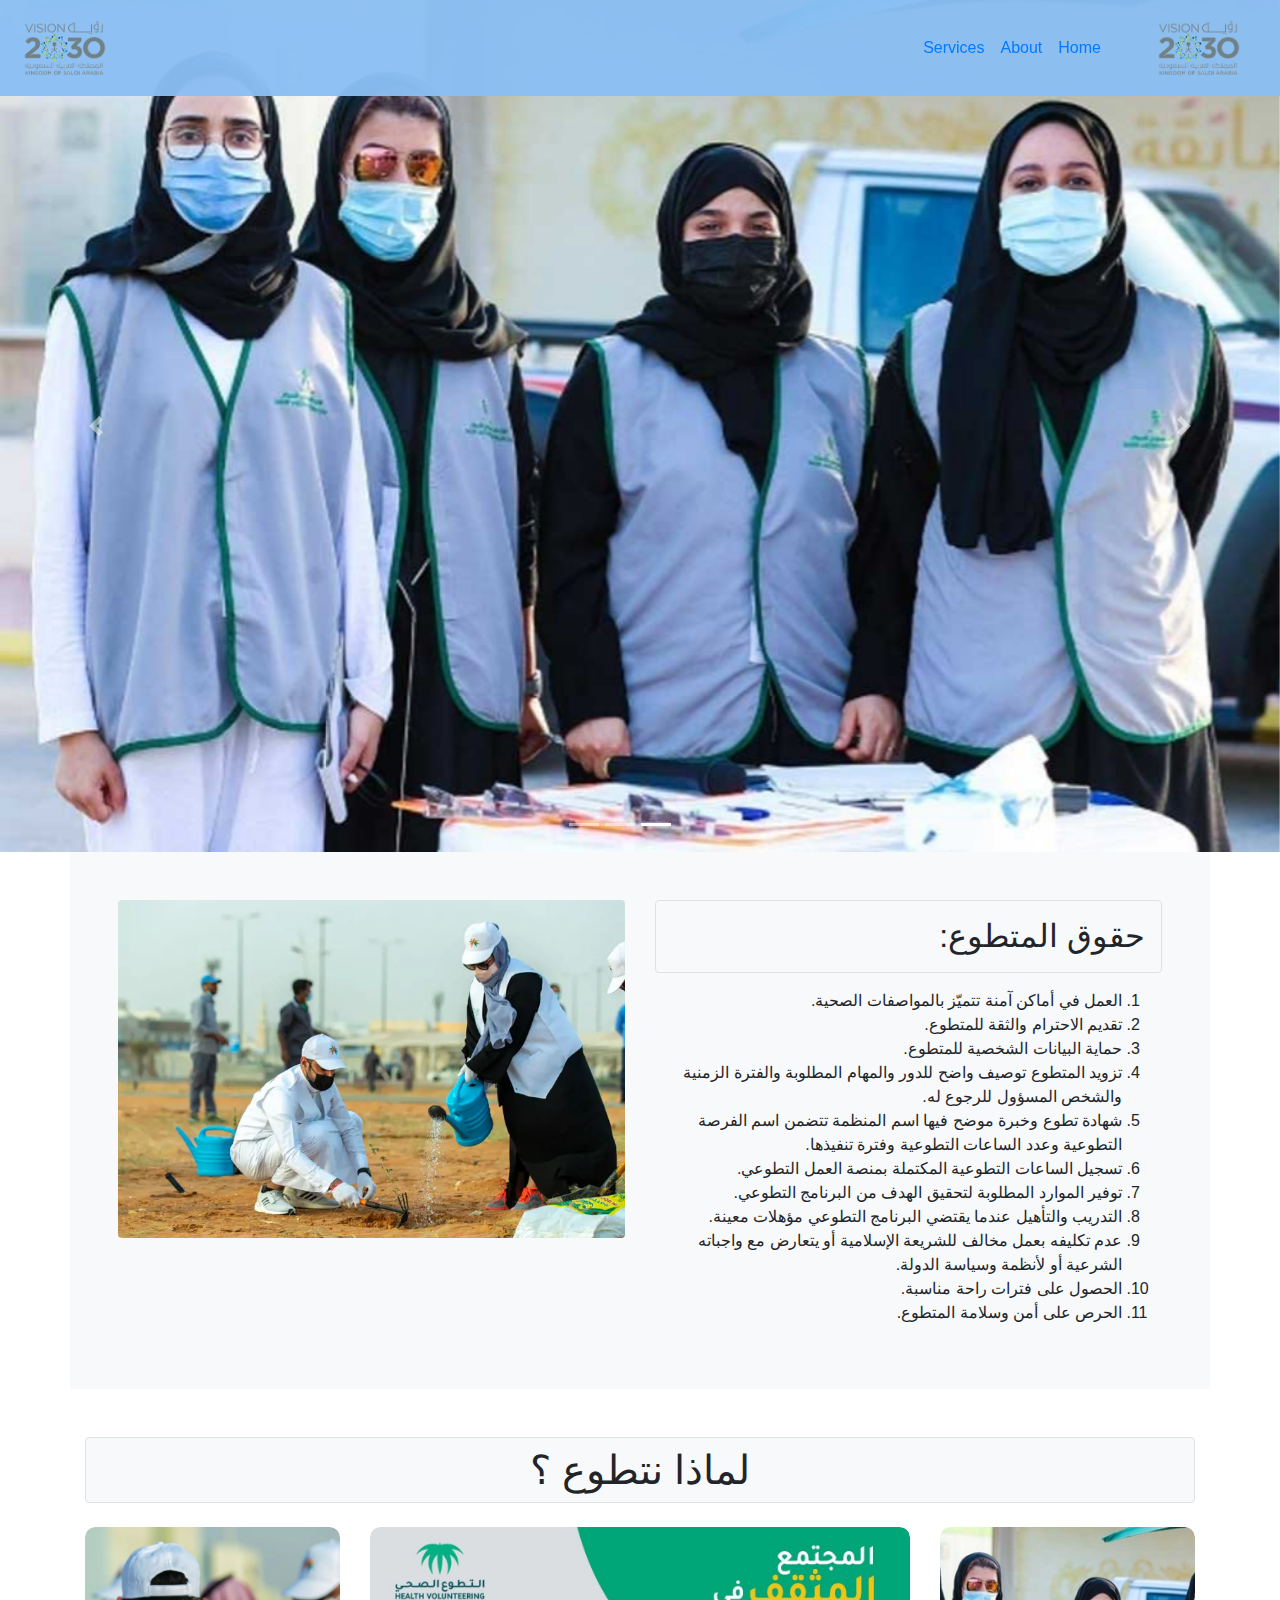
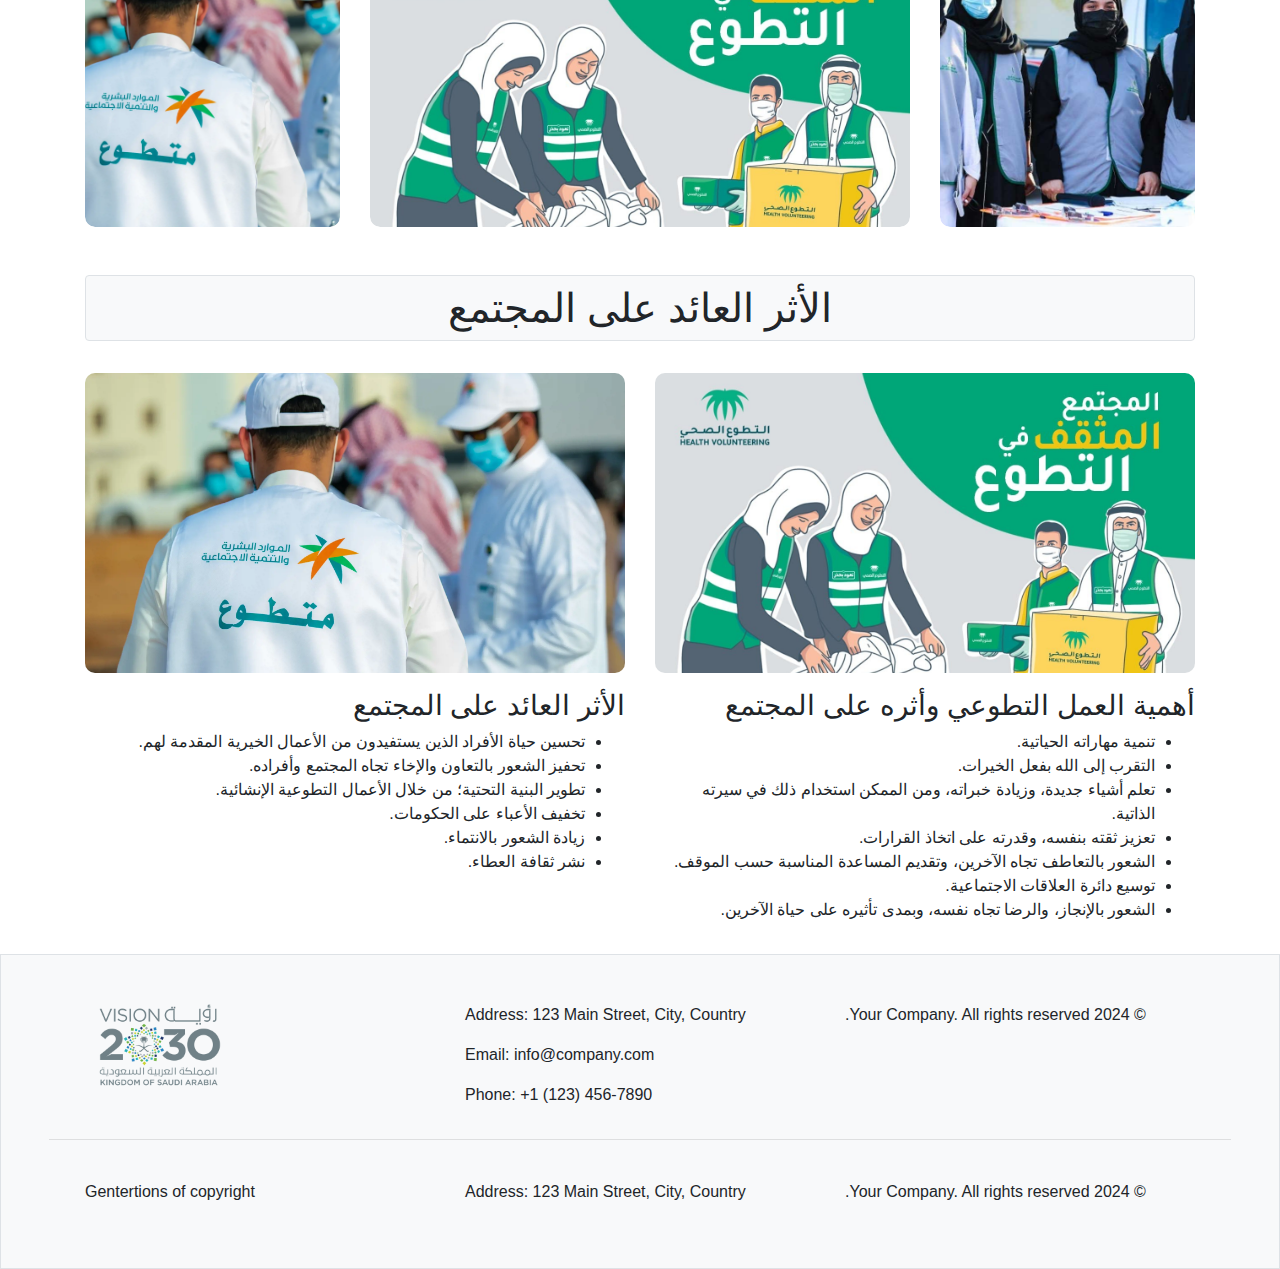
==== index.html @ 54351e0b "g" ====
<!DOCTYPE html>
<html lang="en">

<head>
  <meta charset="UTF-8">
  <meta name="viewport" content="width=device-width, initial-scale=1.0">
  <title>Navbar and Carousel Example</title>
  <link rel="stylesheet" href="https://stackpath.bootstrapcdn.com/bootstrap/4.5.0/css/bootstrap.min.css">
  <style>
    .navbar {
      background-color: rgba(139, 190, 243, 0.957); /* Transparent background */
      padding: 15px;
    }

    .gallery-item {
      position: relative;
      overflow: hidden;
      cursor: pointer;
      border-radius: 10px;
    }

    .gallery-item img {
      width: 100%;
      height: 300px;
      object-fit: cover;
      border-radius: 10px;
      transition: transform 0.3s;
    }

    .gallery-item2  {
      width: 100%;
      height: 300px;
      object-fit: cover;
      border-radius: 10px;
      transition: transform 0.3s;
    }
    .gallery-item2:hover {
      width: 100%;
      height: 300px;
      object-fit: cover;
      transform: scale(1.1);
      border-radius: 10px;
    }

    .gallery-item .image-name {
      position: absolute;
      top: 50%;
      left: 50%;
      transform: translate(-50%, -50%) scale(0);
      background-color: rgba(0, 0, 0, 0.7);
      color: #fff;
      padding: 10px;
      font-size: 16px;
      text-align: center;
      transition: transform 0.3s;
      border-radius: 10px;
    }

    .gallery-item:hover img {
      transform: scale(1.1);
      border-radius: 10px;
     
    }

    .gallery-item:hover .image-name {
      width: 100%;
      height: 300px;
      transform: translate(-50%, -50%) scale(1);
      border-radius: 10px;
    }
  
  </style>
</head>

<body dir="rtl">
  <nav class="navbar navbar-expand-lg shadow-0  fixed-top">
    
    <button class="navbar-toggler" type="button" data-toggle="collapse" data-target="#navbarNav"
      aria-controls="navbarNav" aria-expanded="false" aria-label="Toggle navigation">
      <span class="navbar-toggler-icon"></span>
    </button>
    <a class="navbar-brand" href="#"><img src="images/logovirsion.png" width="100px" alt=""></a>
    <div class="collapse navbar-collapse" id="navbarNav">
      <ul class="navbar-nav ml-auto">
        <li class="nav-item active">
          <a class="nav-link" href="#">Home</a>
        </li>
        <li class="nav-item">
          <a class="nav-link" href="#">About</a>
        </li>
        <li class="nav-item">
          <a class="nav-link" href="#">Services</a>
        </li>
      </ul>
    </div>
    <a class="navbar-brand" href="#"><img src="images/logovirsion.png" width="100px" alt=""></a>
  </nav>

  <div id="carouselExample" class="carousel slide" data-ride="carousel">
    <ol class="carousel-indicators">
      <li data-target="#carouselExample" data-slide-to="0" class="active"></li>
      <li data-target="#carouselExample" data-slide-to="1"></li>
      <li data-target="#carouselExample" data-slide-to="2"></li>
    </ol>
    <div class="carousel-inner">
      <div class="carousel-item active">
        <img class="d-block w-100" src="images/Carousel_Placeholder1.png" alt="First slide">
      </div>
      <div class="carousel-item">
        <img class="d-block w-100" src="images/Carousel_Placeholder2.png" alt="Second slide">
      </div>
      <div class="carousel-item">
        <img class="d-block w-100" src="images/Carousel_Placeholder3.png" alt="Third slide">
      </div>
    </div>
    <a class="carousel-control-prev" href="#carouselExample" role="button" data-slide="prev">
      <span class="carousel-control-prev-icon" aria-hidden="true"></span>
      <span class="sr-only">Previous</span>
    </a>
    <a class="carousel-control-next" href="#carouselExample" role="button" data-slide="next">
      <span class="carousel-control-next-icon" aria-hidden="true"></span>
      <span class="sr-only">Next</span>
    </a>
  </div>

  <div class="container p-5 bg-light">
    <div class="section-text text-right row">
      <div class="col-lg-6 col-md-12">
        <h2 class="p-3 border rounded mb-3">حقوق المتطوع:</h2>
        <ol>
          <li>العمل في أماكن آمنة تتميّز بالمواصفات الصحية.</li>
          <li>تقديم الاحترام والثقة للمتطوع.</li>
          <li>حماية البيانات الشخصية للمتطوع.</li>
          <li>تزويد المتطوع توصيف واضح للدور والمهام المطلوبة والفترة الزمنية والشخص المسؤول للرجوع له.</li>
          <li>شهادة تطوع وخبرة موضح فيها اسم المنظمة تتضمن اسم الفرصة التطوعية وعدد الساعات التطوعية وفترة تنفيذها.</li>
          <li>تسجيل الساعات التطوعية المكتملة بمنصة العمل التطوعي.</li>
          <li>توفير الموارد المطلوبة لتحقيق الهدف من البرنامج التطوعي.</li>
          <li>التدريب والتأهيل عندما يقتضي البرنامج التطوعي مؤهلات معينة.</li>
          <li>عدم تكليفه بعمل مخالف للشريعة الإسلامية أو يتعارض مع واجباته الشرعية أو لأنظمة وسياسة الدولة.</li>
          <li>الحصول على فترات راحة مناسبة.</li>
          <li>الحرص على أمن وسلامة المتطوع.</li>
        </ol>
      </div>
      <div class="col-lg-6 col-md-12">
        <img class="section-image rounded img-fluid " src="images/a18i7476.webp" alt="Image">
      </div>
      </div>
  </div>

  <div class="container py-5 ">
    <h1 class="p-2 bg-light border rounded text-center mb-3"> لماذا نتطوع ؟ </h1>
    <div class="row">
      <div class="col-md-4 col-lg-3 mt-2">
        <div class="gallery-item">
          <img src="images/Carousel_Placeholder1.png" alt="Image 1">
          <div class="image-name pt-5">الرضى عن النفس</div>
        </div>
      </div>
      <div class="col-md-4 col-lg-6 mt-2">
        <div class="gallery-item">
          <img src="images/Carousel_Placeholder2.png" alt="Image 2">
          <div class="image-name pt-5">  توسيع دائرة معارفك والتعرف بأصدقاء جدد
          </div>
        </div>
      </div>
      <div class="col-md-4 col-lg-3 mt-2 ">
        <div class="gallery-item ">
          <img src="images/Carousel_Placeholder3.png" alt="Image 3">
          <div class="image-name pt-5"> يجعلك شخص افضل من الناحية العقلية والبدنية 
          </div>
        </div>
      </div>
      <!-- Add more gallery items as needed -->
    </div>
  </div>

  <div class="container bg-lightp-5 ">
    <h1 class="p-2 bg-light border rounded text-center mb-3">   الأثر العائد على المجتمع
    </h1>
    <div class="row">
      <div class="col-md-6 text-right mt-3">
        <div class="volunteer-impact">
          <img src="images/Carousel_Placeholder2.png" class="gallery-item2 " alt="أهمية العمل التطوعي وأثره على المجتمع">
          <h3 class="pt-3">أهمية العمل التطوعي وأثره على المجتمع</h3>
          <ul>
            <li>تنمية مهاراته الحياتية.</li>
            <li>التقرب إلى الله بفعل الخيرات.</li>
            <li>تعلم أشياء جديدة، وزيادة خبراته، ومن الممكن استخدام ذلك في سيرته الذاتية.</li>
            <li>تعزيز ثقته بنفسه، وقدرته على اتخاذ القرارات.</li>
            <li>الشعور بالتعاطف تجاه الآخرين، وتقديم المساعدة المناسبة حسب الموقف.</li>
            <li>توسيع دائرة العلاقات الاجتماعية.</li>
            <li>الشعور بالإنجاز، والرضا تجاه نفسه، وبمدى تأثيره على حياة الآخرين.</li>
          </ul>
        </div>
      </div>
      <div class="col-md-6 text-right mt-3">
        <div class="volunteer-impact">
          <img src="images/Carousel_Placeholder3.png" class="gallery-item2 " alt="الأثر العائد على المجتمع">
          <h3 class="pt-3">الأثر العائد على المجتمع</h3>
          <ul >
            <li>تحسين حياة الأفراد الذين يستفيدون من الأعمال الخيرية المقدمة لهم.</li>
            <li>تحفيز الشعور بالتعاون والإخاء تجاه المجتمع وأفراده.</li>
            <li>تطوير البنية التحتية؛ من خلال الأعمال التطوعية الإنشائية.</li>
            <li>تخفيف الأعباء على الحكومات.</li>
            <li>زيادة الشعور بالانتماء.</li>
            <li>نشر ثقافة العطاء.</li>
          </ul>
        </div>
      </div>
    </div>
  </div>


  <footer class="footer p-5 bg-light border mt-3">
    <div class="container">
      <div class="row">
        <div class="col-md-4">
          <p>&copy; 2024 Your Company. All rights reserved.</p>
        </div>
        <div class="col-md-4">
          <p>Address: 123 Main Street, City, Country</p>
          <p>Email: info@company.com</p>
          <p>Phone: +1 (123) 456-7890</p>
        </div>
        <div class="col-md-4">
          <img src="images/logovirsion.png" width="150px" alt="">
        </div>
      </div>
    </div>
    <hr>
    <br>
    <div class="container ">
      <div class="row">
        <div class="col-md-4">
          <p>&copy; 2024 Your Company. All rights reserved.</p>
        </div>
        <div class="col-md-4">
          <p>Address: 123 Main Street, City, Country</p>
        </div>
        <div class="col-md-4">
          Gentertions of copyright
        </div>
      </div>
    </div>
  </footer>

  <script src="https://code.jquery.com/jquery-3.5.1.slim.min.js"></script>
  <script src="https://cdn.jsdelivr.net/npm/@popperjs/core@2.5.3/dist/umd/popper.min.js"></script>
  <script src="https://stackpath.bootstrapcdn.com/bootstrap/4.5.0/js/bootstrap.min.js"></script>
</body>

</html>
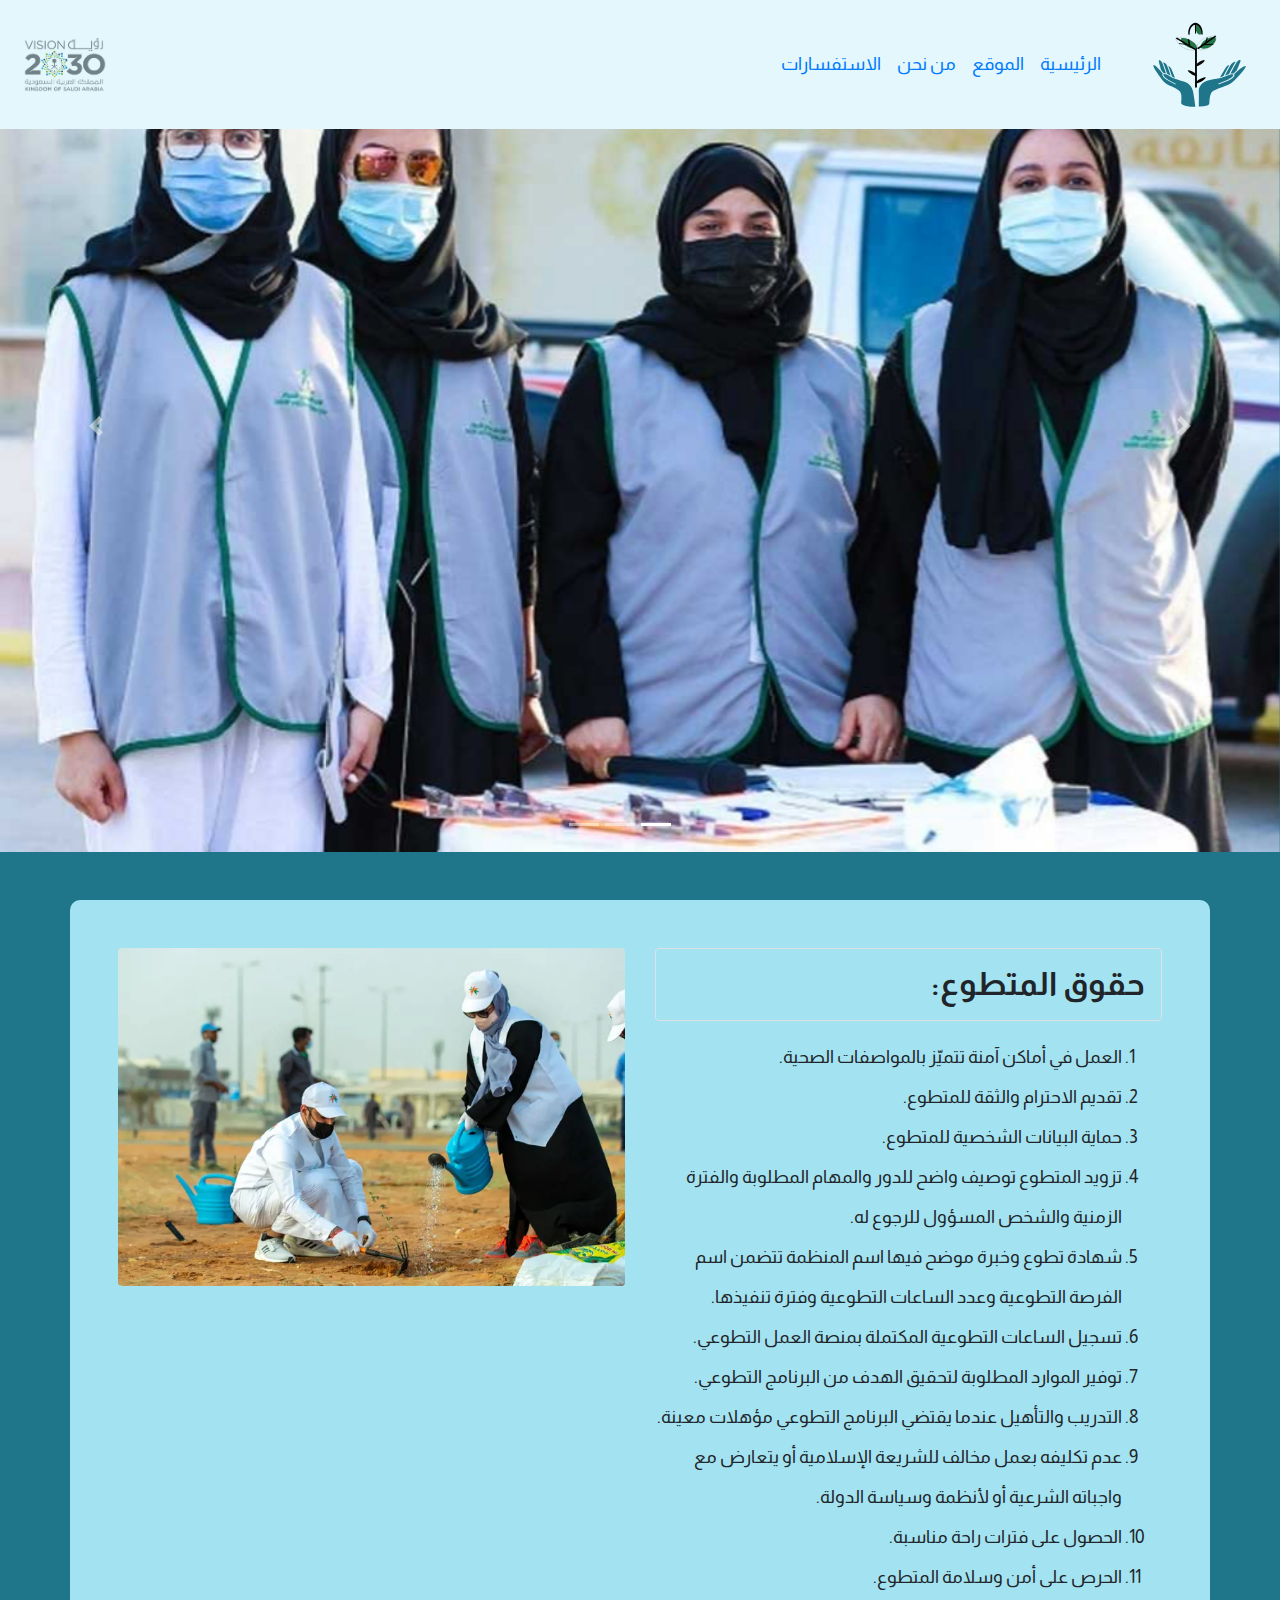
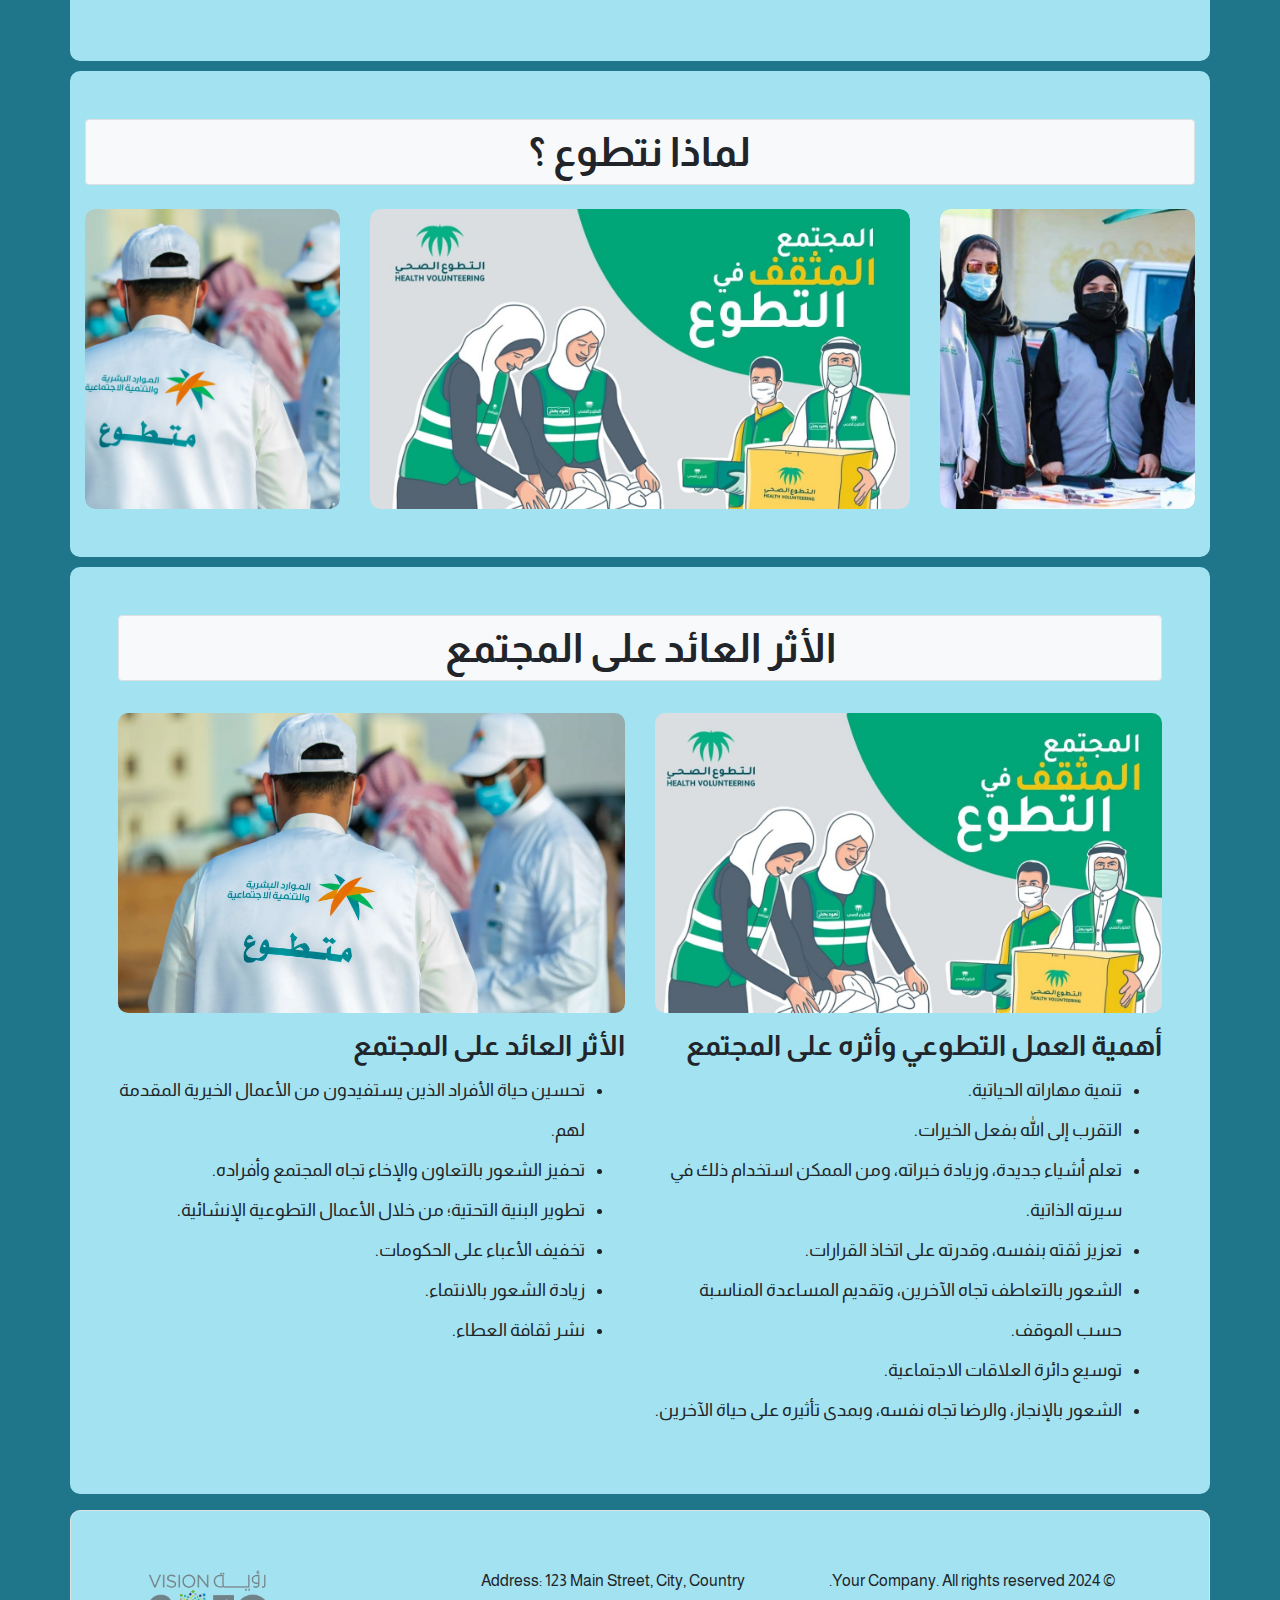
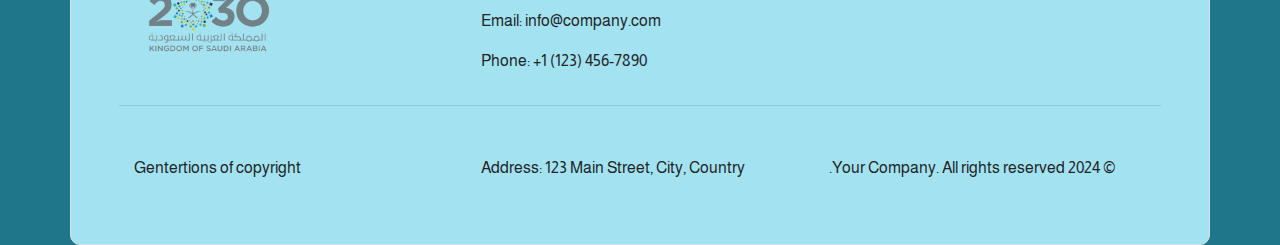
==== commit 9435eefc: "h" ====
--- a/index.html
+++ b/index.html
@@ -4,92 +4,31 @@
 <head>
   <meta charset="UTF-8">
   <meta name="viewport" content="width=device-width, initial-scale=1.0">
-  <title>Navbar and Carousel Example</title>
-  <link rel="stylesheet" href="https://stackpath.bootstrapcdn.com/bootstrap/4.5.0/css/bootstrap.min.css">
-  <style>
-    .navbar {
-      background-color: rgba(139, 190, 243, 0.957); /* Transparent background */
-      padding: 15px;
-    }
-
-    .gallery-item {
-      position: relative;
-      overflow: hidden;
-      cursor: pointer;
-      border-radius: 10px;
-    }
-
-    .gallery-item img {
-      width: 100%;
-      height: 300px;
-      object-fit: cover;
-      border-radius: 10px;
-      transition: transform 0.3s;
-    }
-
-    .gallery-item2  {
-      width: 100%;
-      height: 300px;
-      object-fit: cover;
-      border-radius: 10px;
-      transition: transform 0.3s;
-    }
-    .gallery-item2:hover {
-      width: 100%;
-      height: 300px;
-      object-fit: cover;
-      transform: scale(1.1);
-      border-radius: 10px;
-    }
-
-    .gallery-item .image-name {
-      position: absolute;
-      top: 50%;
-      left: 50%;
-      transform: translate(-50%, -50%) scale(0);
-      background-color: rgba(0, 0, 0, 0.7);
-      color: #fff;
-      padding: 10px;
-      font-size: 16px;
-      text-align: center;
-      transition: transform 0.3s;
-      border-radius: 10px;
-    }
-
-    .gallery-item:hover img {
-      transform: scale(1.1);
-      border-radius: 10px;
-     
-    }
-
-    .gallery-item:hover .image-name {
-      width: 100%;
-      height: 300px;
-      transform: translate(-50%, -50%) scale(1);
-      border-radius: 10px;
-    }
-  
-  </style>
+  <title> التطوع </title>
+  <link rel="stylesheet" href="css/bootstrap-4.4.1.css">
+  <link rel="stylesheet" href="style.css">
 </head>
 
 <body dir="rtl">
-  <nav class="navbar navbar-expand-lg shadow-0  fixed-top">
-    
-    <button class="navbar-toggler" type="button" data-toggle="collapse" data-target="#navbarNav"
+  <nav class="navbar navbar-expand-lg shadow-0  fixed-top ">
+    <button class="navbar-toggler btn btn-primary border bg-light " type="button" data-toggle="collapse" data-target="#navbarNav"
       aria-controls="navbarNav" aria-expanded="false" aria-label="Toggle navigation">
-      <span class="navbar-toggler-icon"></span>
+      <span class="navbar-toggler-icon text-dark"> = </span>
     </button>
-    <a class="navbar-brand" href="#"><img src="images/logovirsion.png" width="100px" alt=""></a>
+    <a class="navbar-brand text-center logo" href="#"><img src="images/لوقو33.svg" width="100px" alt=""></a>
     <div class="collapse navbar-collapse" id="navbarNav">
-      <ul class="navbar-nav ml-auto">
+      <ul class="navbar-nav ml-auto text-center textlight">
         <li class="nav-item active">
-          <a class="nav-link" href="#">Home</a>
+          <a class="nav-link" href="#">الرئيسية</a>
         </li>
         <li class="nav-item">
-          <a class="nav-link" href="#">About</a>
+          <a class="nav-link" href="#"> الموقع </a>
         </li>
         <li class="nav-item">
-          <a class="nav-link" href="#">Services</a>
+          <a class="nav-link" href="#">من نحن </a>
+        </li>
+        <li class="nav-item">
+          <a class="nav-link" href="#"> الاستفسارات  </a>
         </li>
       </ul>
     </div>
@@ -123,7 +62,7 @@
     </a>
   </div>
 
-  <div class="container p-5 bg-light">
+  <div class="container p-5 mt-5 " >
     <div class="section-text text-right row">
       <div class="col-lg-6 col-md-12">
         <h2 class="p-3 border rounded mb-3">حقوق المتطوع:</h2>
@@ -147,7 +86,7 @@
       </div>
   </div>
 
-  <div class="container py-5 ">
+  <div class="container py-5  ">
     <h1 class="p-2 bg-light border rounded text-center mb-3"> لماذا نتطوع ؟ </h1>
     <div class="row">
       <div class="col-md-4 col-lg-3 mt-2">
@@ -174,7 +113,7 @@
     </div>
   </div>
 
-  <div class="container bg-lightp-5 ">
+  <div class="container  p-5 ">
     <h1 class="p-2 bg-light border rounded text-center mb-3">   الأثر العائد على المجتمع
     </h1>
     <div class="row">
@@ -211,7 +150,7 @@
   </div>
 
 
-  <footer class="footer p-5 bg-light border mt-3">
+  <footer class="footer p-5  container border mt-3">
     <div class="container">
       <div class="row">
         <div class="col-md-4">
--- a/style.css
+++ b/style.css
@@ -0,0 +1,134 @@
+@charset "utf-8";
+/* CSS Document */
+
+@import url('https://fonts.googleapis.com/css2?family=Almarai:wght@300;400;700&display=swap');
+
+body {
+  /* تعيين الخط الأساسي للصفحة */
+  font-family: 'Almarai', sans-serif;
+}
+/* body {
+  font-family: 'Tajawal', sans-serif;
+} */
+
+/* body {
+  font-family: 'Cairo', sans-serif;
+} */
+
+h1, h2, h3, h4, h5, h6 {
+  font-weight: 700;
+}
+
+p {
+  font-weight: 400;
+}
+
+/* تغيير الألوان والأنماط حسب الحاجة */
+li{
+    font-size: 18px;
+    line-height: 40px;
+}
+body{
+  background: #1F7589;
+}
+.navbar {
+  background-color: #e3f7fc; /* Transparent background */
+  padding: 15px;
+}
+.container {
+    background-color:#a3e3f1;
+  border-radius: 10px;
+  margin-top: 10px;
+  
+}
+
+.gallery-item {
+  position: relative;
+  overflow: hidden;
+  cursor: pointer;
+  border-radius: 10px;
+}
+
+.gallery-item img {
+  width: 100%;
+  height: 300px;
+  object-fit: cover;
+  border-radius: 10px;
+  transition: transform 0.3s;
+}
+
+.gallery-item2  {
+  width: 100%;
+  height: 300px;
+  object-fit: cover;
+  border-radius: 10px;
+  transition: transform 0.3s;
+}
+.gallery-item2:hover {
+  width: 100%;
+  height: 300px;
+  object-fit: cover;
+  transform: scale(1.1);
+  border-radius: 10px;
+}
+
+.gallery-item .image-name {
+  position: absolute;
+  top: 50%;
+  left: 50%;
+  transform: translate(-50%, -50%) scale(0);
+  background-color: rgba(0, 0, 0, 0.7);
+  color: #fff;
+  padding: 10px;
+  font-size: 16px;
+  text-align: center;
+  transition: transform 0.3s;
+  border-radius: 10px;
+}
+
+.gallery-item:hover img {
+  transform: scale(1.1);
+  border-radius: 10px;
+ 
+}
+
+.gallery-item:hover .image-name {
+  width: 100%;
+  height: 300px;
+  transform: translate(-50%, -50%) scale(1);
+  border-radius: 10px;
+}
+
+.textlight{
+color:#237546;
+}
+
+
+@media (max-width: 768px) {
+    .container {
+      width: 90%;
+    }
+
+    li{
+        font-size: 13px;
+        line-height: 25px;
+    }
+    h1, h2, h3, h4, h5, h6 {
+        font-weight:100;
+      }
+      
+      p {
+        font-weight: 200;
+      }
+
+      .logo{
+        display: none;
+        opacity: 1;
+      }
+
+      #carouselExample{
+        margin-top: 100px;
+      }
+
+
+  }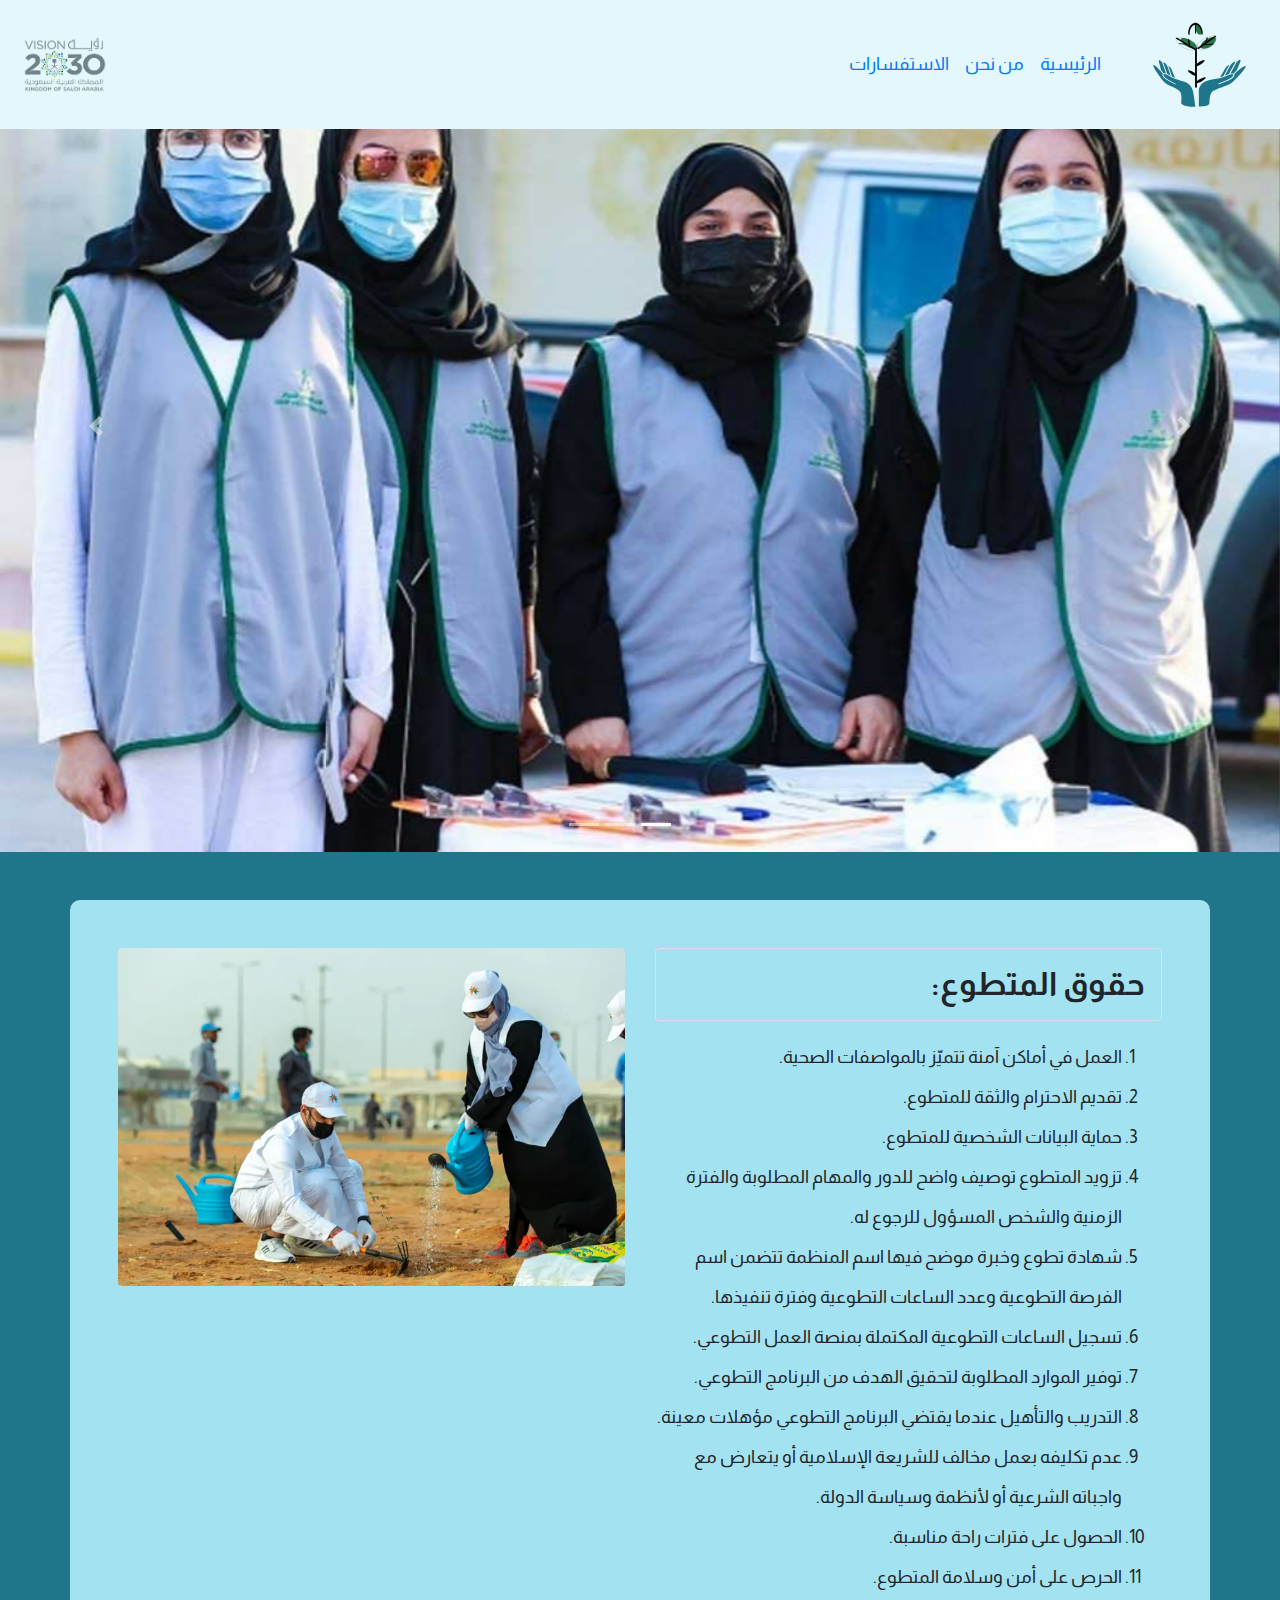
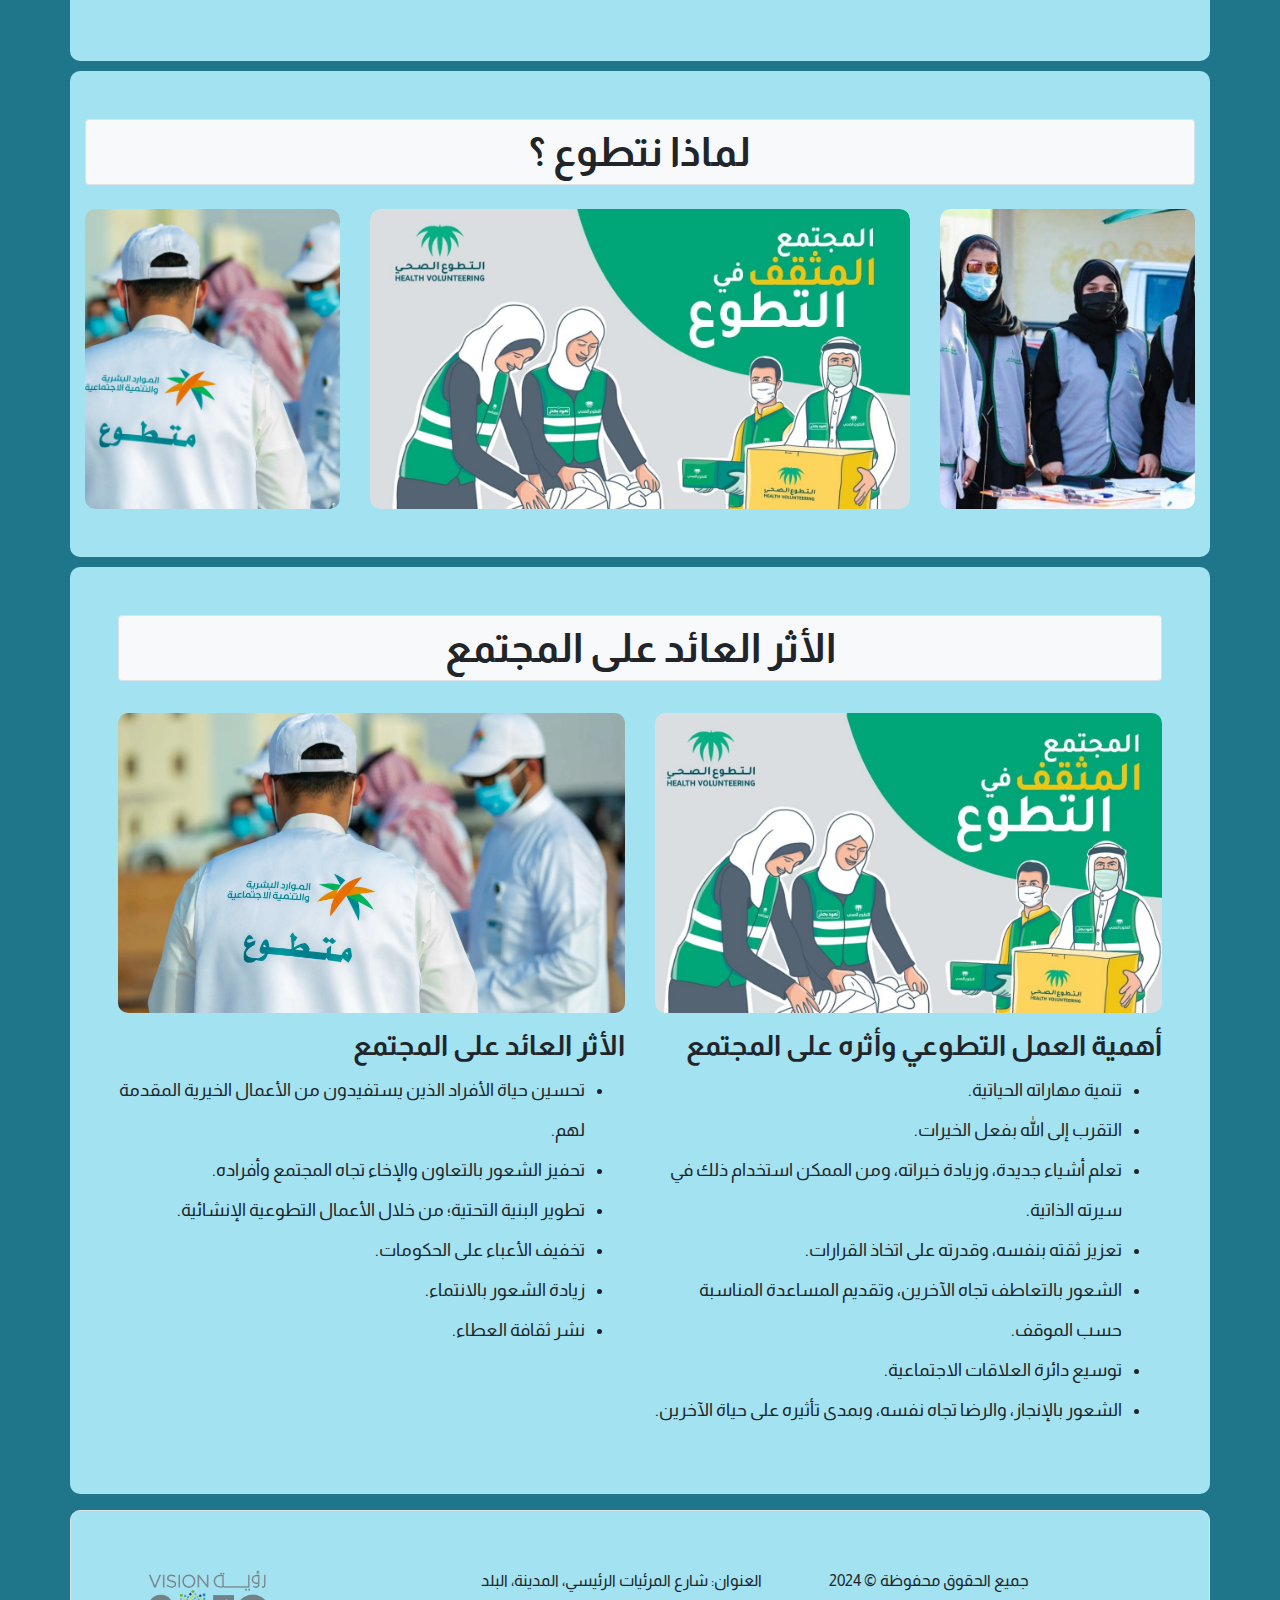
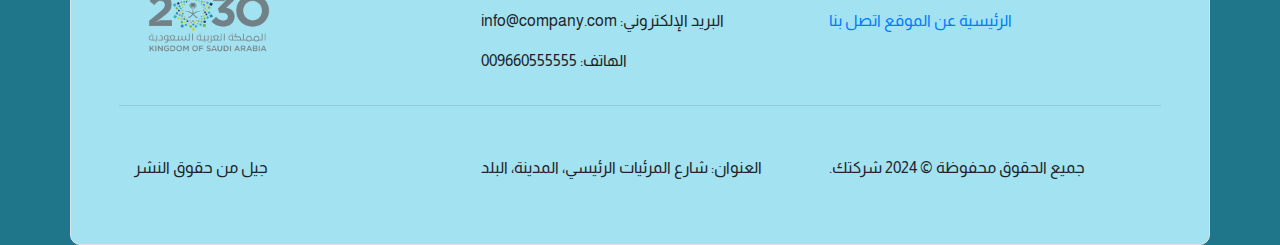
==== commit 39c1f59f: "K" ====
--- a/index.html
+++ b/index.html
@@ -19,20 +19,17 @@
     <div class="collapse navbar-collapse" id="navbarNav">
       <ul class="navbar-nav ml-auto text-center textlight">
         <li class="nav-item active">
-          <a class="nav-link" href="#">الرئيسية</a>
+          <a class="nav-link" href="index.html">الرئيسية</a>
         </li>
         <li class="nav-item">
-          <a class="nav-link" href="#"> الموقع </a>
+          <a class="nav-link" href="aboutus.html">من نحن </a>
         </li>
         <li class="nav-item">
-          <a class="nav-link" href="#">من نحن </a>
-        </li>
-        <li class="nav-item">
-          <a class="nav-link" href="#"> الاستفسارات  </a>
+          <a class="nav-link" href="connect.html"> الاستفسارات  </a>
         </li>
       </ul>
     </div>
-    <a class="navbar-brand" href="#"><img src="images/logovirsion.png" width="100px" alt=""></a>
+    <a class="navbar-brand" href="index.html"><img src="images/logovirsion.png" width="100px" alt=""></a>
   </nav>
 
   <div id="carouselExample" class="carousel slide" data-ride="carousel">
@@ -150,16 +147,19 @@
   </div>
 
 
-  <footer class="footer p-5  container border mt-3">
+  <footer class="footer p-5 container border mt-3">
     <div class="container">
       <div class="row">
         <div class="col-md-4">
-          <p>&copy; 2024 Your Company. All rights reserved.</p>
+          <p>جميع الحقوق محفوظة &copy; 2024 </p>
+          <a href="index.html"> الرئيسية </a>
+          <a href="aboutus.html"> عن الموقع </a>
+          <a href="connect.html"> اتصل بنا </a>
         </div>
         <div class="col-md-4">
-          <p>Address: 123 Main Street, City, Country</p>
-          <p>Email: info@company.com</p>
-          <p>Phone: +1 (123) 456-7890</p>
+          <p>العنوان: شارع المرئيات الرئيسي، المدينة، البلد</p>
+          <p>البريد الإلكتروني: info@company.com</p>
+          <p>الهاتف: 009660555555</p>
         </div>
         <div class="col-md-4">
           <img src="images/logovirsion.png" width="150px" alt="">
@@ -168,24 +168,24 @@
     </div>
     <hr>
     <br>
-    <div class="container ">
+    <div class="container">
       <div class="row">
         <div class="col-md-4">
-          <p>&copy; 2024 Your Company. All rights reserved.</p>
+          <p>جميع الحقوق محفوظة &copy; 2024 شركتك.</p>
         </div>
         <div class="col-md-4">
-          <p>Address: 123 Main Street, City, Country</p>
+          <p>العنوان: شارع المرئيات الرئيسي، المدينة، البلد</p>
         </div>
         <div class="col-md-4">
-          Gentertions of copyright
+          جيل من حقوق النشر
         </div>
       </div>
     </div>
   </footer>
 
-  <script src="https://code.jquery.com/jquery-3.5.1.slim.min.js"></script>
-  <script src="https://cdn.jsdelivr.net/npm/@popperjs/core@2.5.3/dist/umd/popper.min.js"></script>
-  <script src="https://stackpath.bootstrapcdn.com/bootstrap/4.5.0/js/bootstrap.min.js"></script>
+  <script src="js/jquery-3.4.1.min.js"></script>
+  <script src="js/popper.min.js"></script>
+  <script src="js/bootstrap-4.4.1.js"></script>
 </body>
 
 </html>--- a/style.css
+++ b/style.css
@@ -105,10 +105,7 @@
 
 
 @media (max-width: 768px) {
-    .container {
-      width: 90%;
-    }
-
+ 
     li{
         font-size: 13px;
         line-height: 25px;
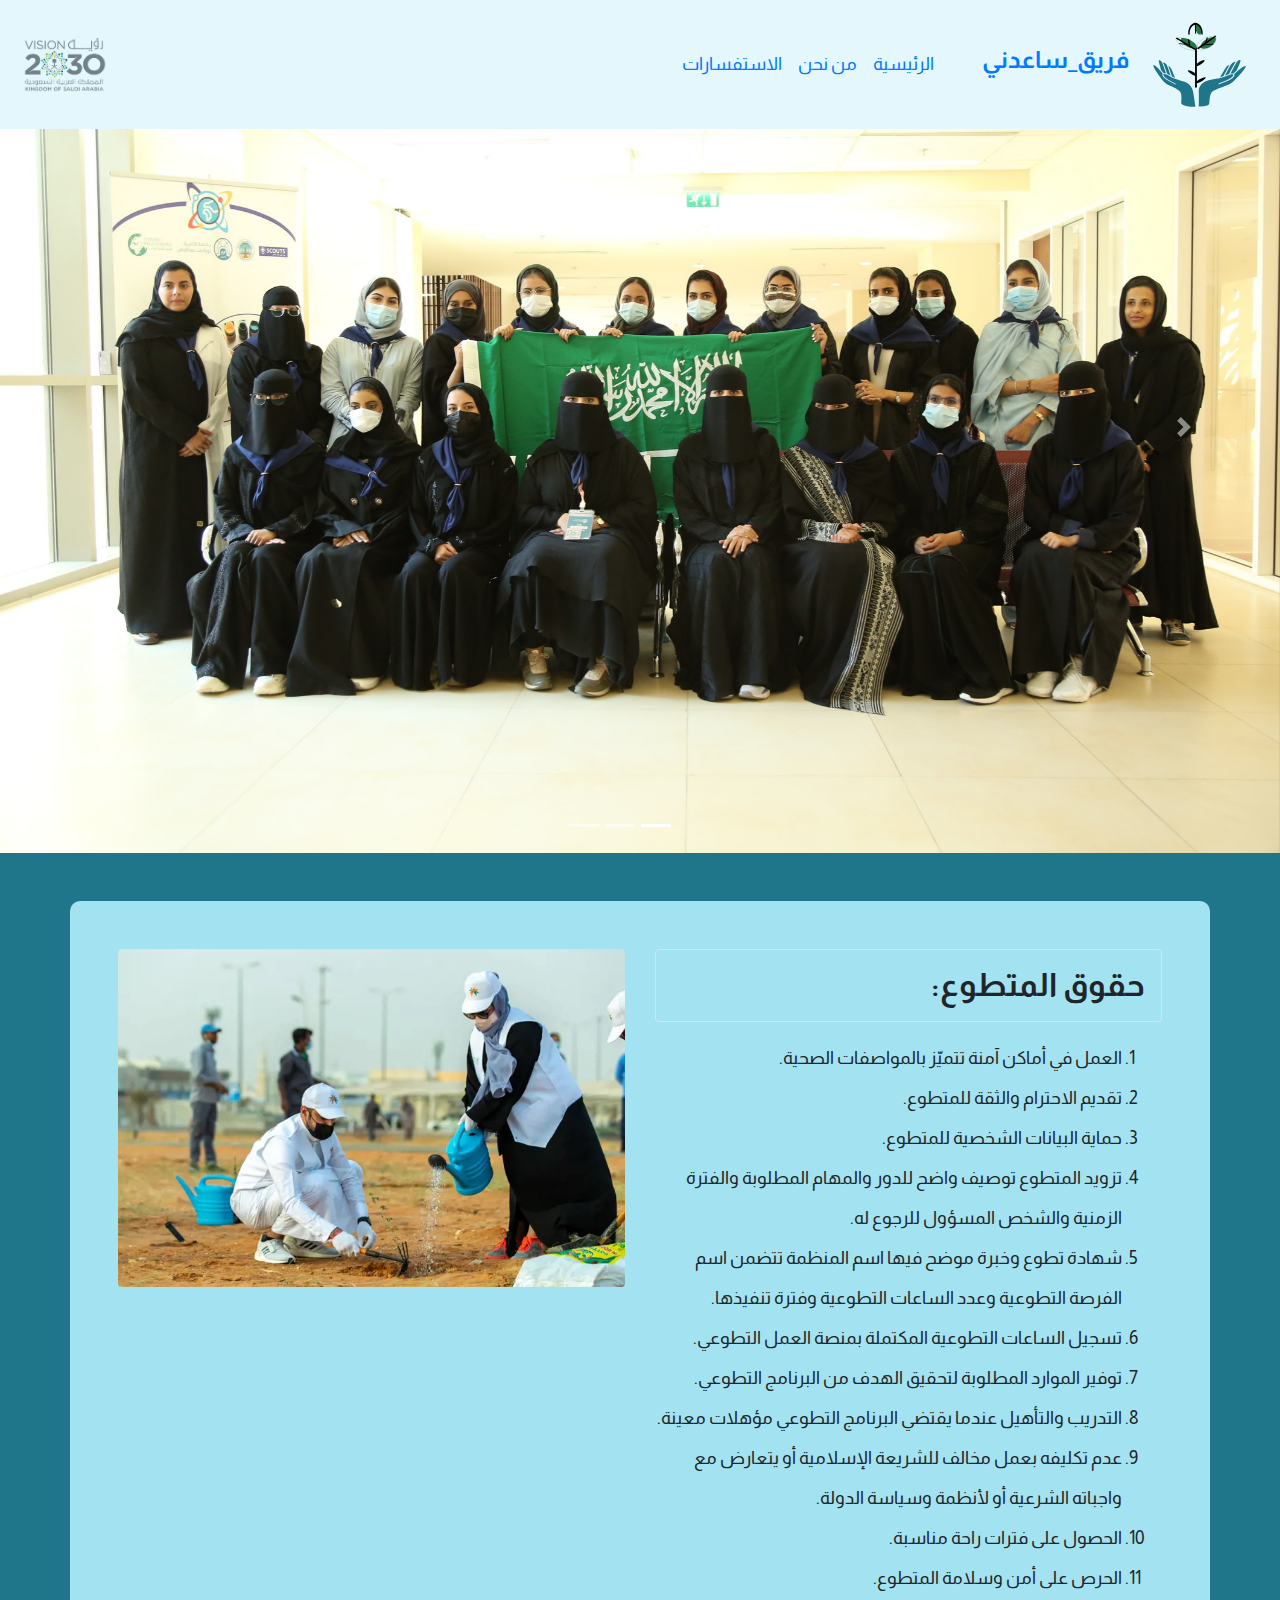
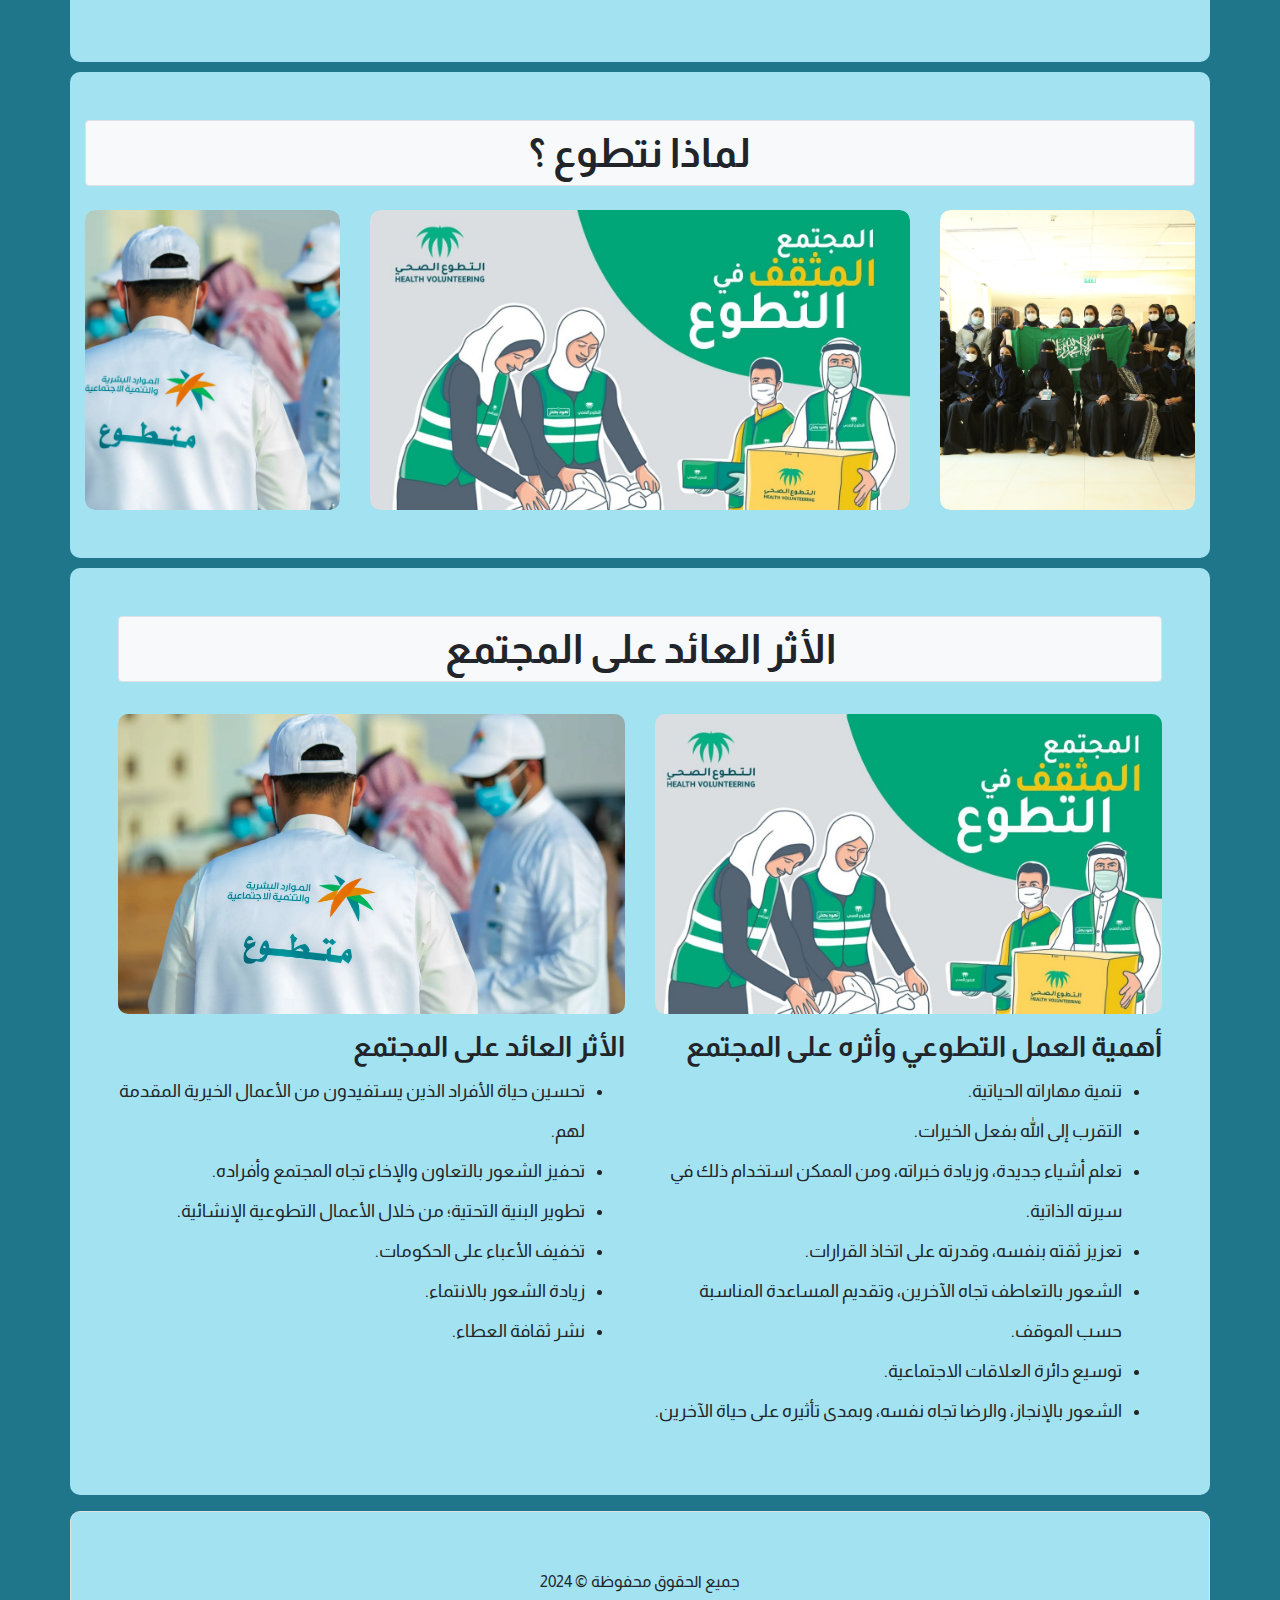
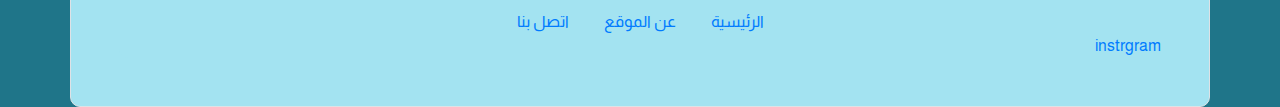
==== commit 8d7b111a: "c" ====
--- a/index.html
+++ b/index.html
@@ -15,8 +15,11 @@
       aria-controls="navbarNav" aria-expanded="false" aria-label="Toggle navigation">
       <span class="navbar-toggler-icon text-dark"> = </span>
     </button>
-    <a class="navbar-brand text-center logo" href="#"><img src="images/لوقو33.svg" width="100px" alt=""></a>
-    <div class="collapse navbar-collapse" id="navbarNav">
+    <a class="navbar-brand text-center logo " href="#">
+      <img src="images/لوقو33.svg" width="100px" alt="">
+       <h4>فريق_ساعدني</h4>
+     </a>
+    <div class="collapse navbar-collapse " id="navbarNav">
       <ul class="navbar-nav ml-auto text-center textlight">
         <li class="nav-item active">
           <a class="nav-link" href="index.html">الرئيسية</a>
@@ -51,11 +54,11 @@
     </div>
     <a class="carousel-control-prev" href="#carouselExample" role="button" data-slide="prev">
       <span class="carousel-control-prev-icon" aria-hidden="true"></span>
-      <span class="sr-only">Previous</span>
+      <span class="sr-only">السابق</span>
     </a>
     <a class="carousel-control-next" href="#carouselExample" role="button" data-slide="next">
       <span class="carousel-control-next-icon" aria-hidden="true"></span>
-      <span class="sr-only">Next</span>
+      <span class="sr-only"> التالي </span>
     </a>
   </div>
 
@@ -150,37 +153,17 @@
   <footer class="footer p-5 container border mt-3">
     <div class="container">
       <div class="row">
-        <div class="col-md-4">
+        <div class="col-12 text-center  ">
           <p>جميع الحقوق محفوظة &copy; 2024 </p>
-          <a href="index.html"> الرئيسية </a>
-          <a href="aboutus.html"> عن الموقع </a>
-          <a href="connect.html"> اتصل بنا </a>
+          <a href="index.html" class="m-3"> الرئيسية </a>
+          <a href="aboutus.html" class="m-3"> عن الموقع </a>
+          <a href="connect.html" class="m-3"> اتصل بنا </a>
         </div>
-        <div class="col-md-4">
-          <p>العنوان: شارع المرئيات الرئيسي، المدينة، البلد</p>
-          <p>البريد الإلكتروني: info@company.com</p>
-          <p>الهاتف: 009660555555</p>
-        </div>
-        <div class="col-md-4">
-          <img src="images/logovirsion.png" width="150px" alt="">
-        </div>
+        <hr>
+        <a href="" class="text-center"> instrgram </a>
       </div>
     </div>
-    <hr>
-    <br>
-    <div class="container">
-      <div class="row">
-        <div class="col-md-4">
-          <p>جميع الحقوق محفوظة &copy; 2024 شركتك.</p>
-        </div>
-        <div class="col-md-4">
-          <p>العنوان: شارع المرئيات الرئيسي، المدينة، البلد</p>
-        </div>
-        <div class="col-md-4">
-          جيل من حقوق النشر
-        </div>
-      </div>
-    </div>
+  
   </footer>
 
   <script src="js/jquery-3.4.1.min.js"></script>
--- a/style.css
+++ b/style.css
@@ -103,6 +103,13 @@
 color:#237546;
 }
 
+.logo{
+  display: flex;
+  align-items: center;
+  justify-content: center;
+  gap: 20px;
+ 
+}
 
 @media (max-width: 768px) {
  
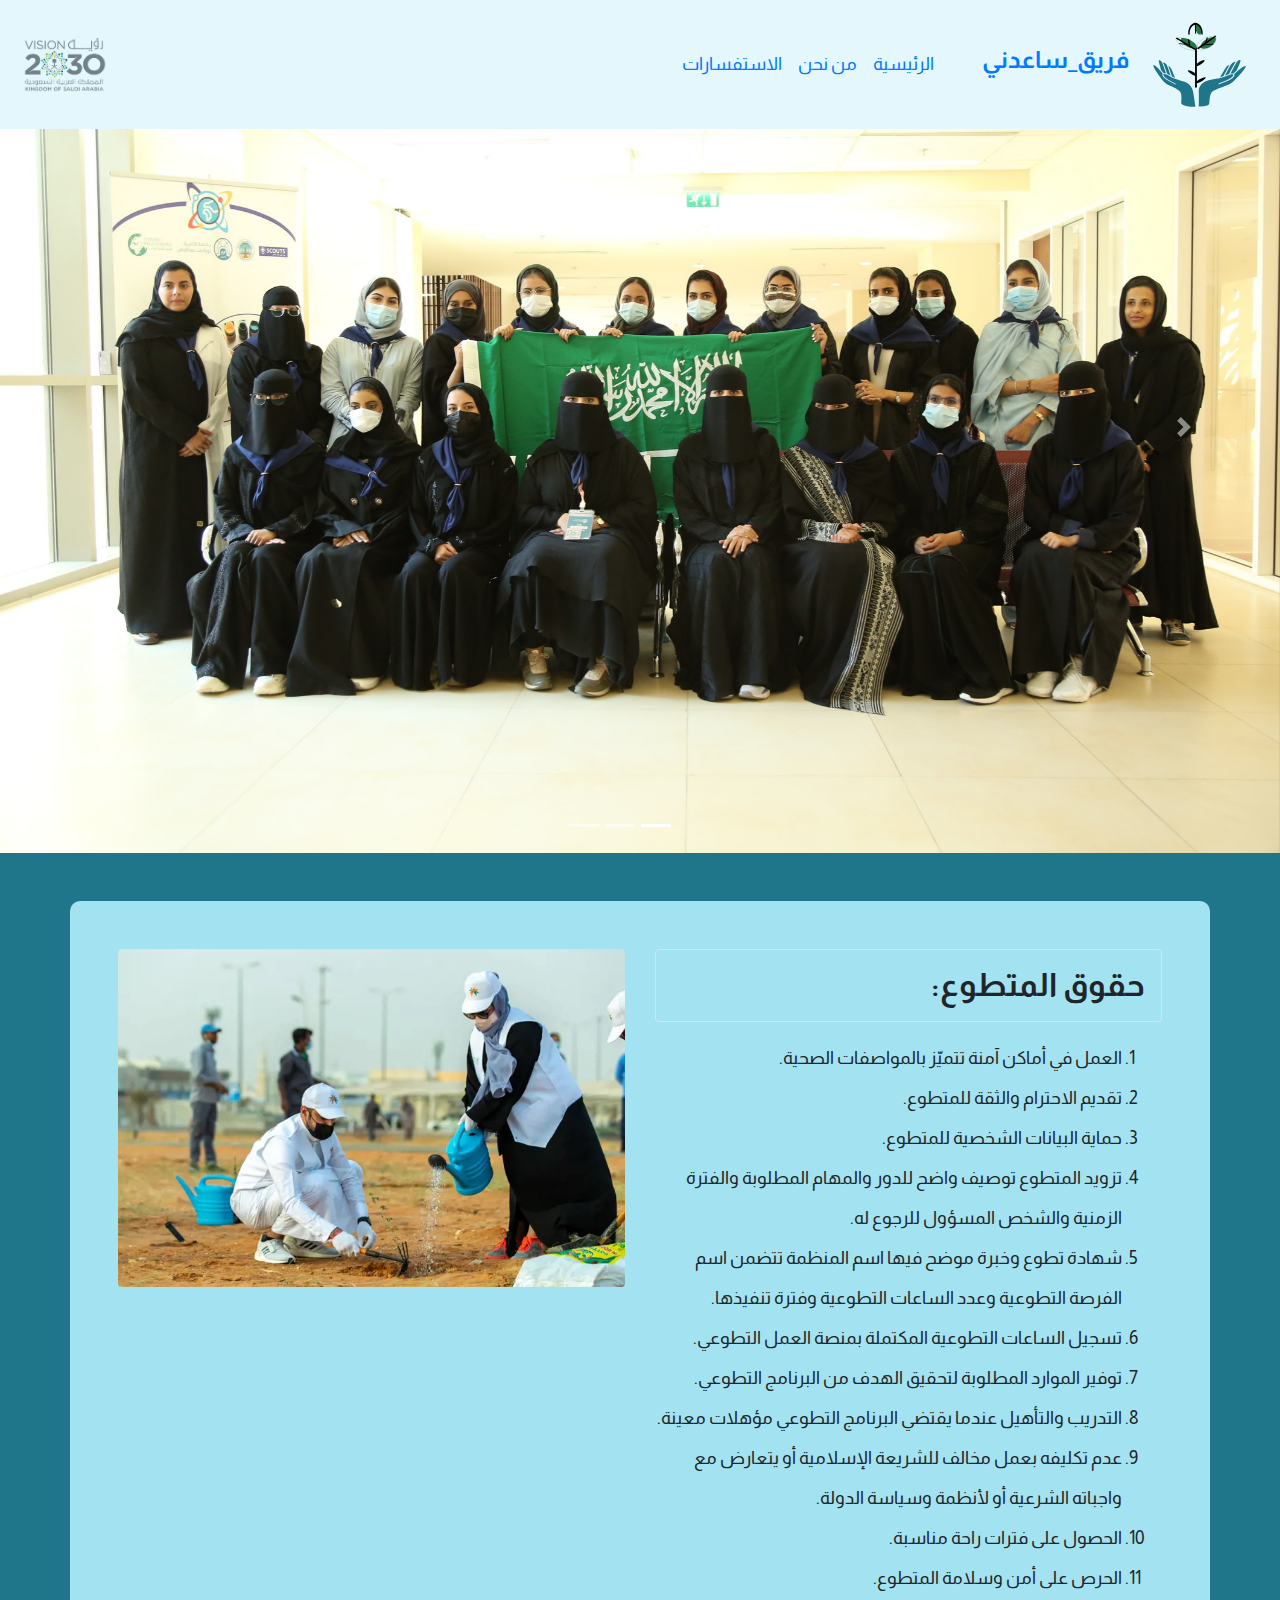
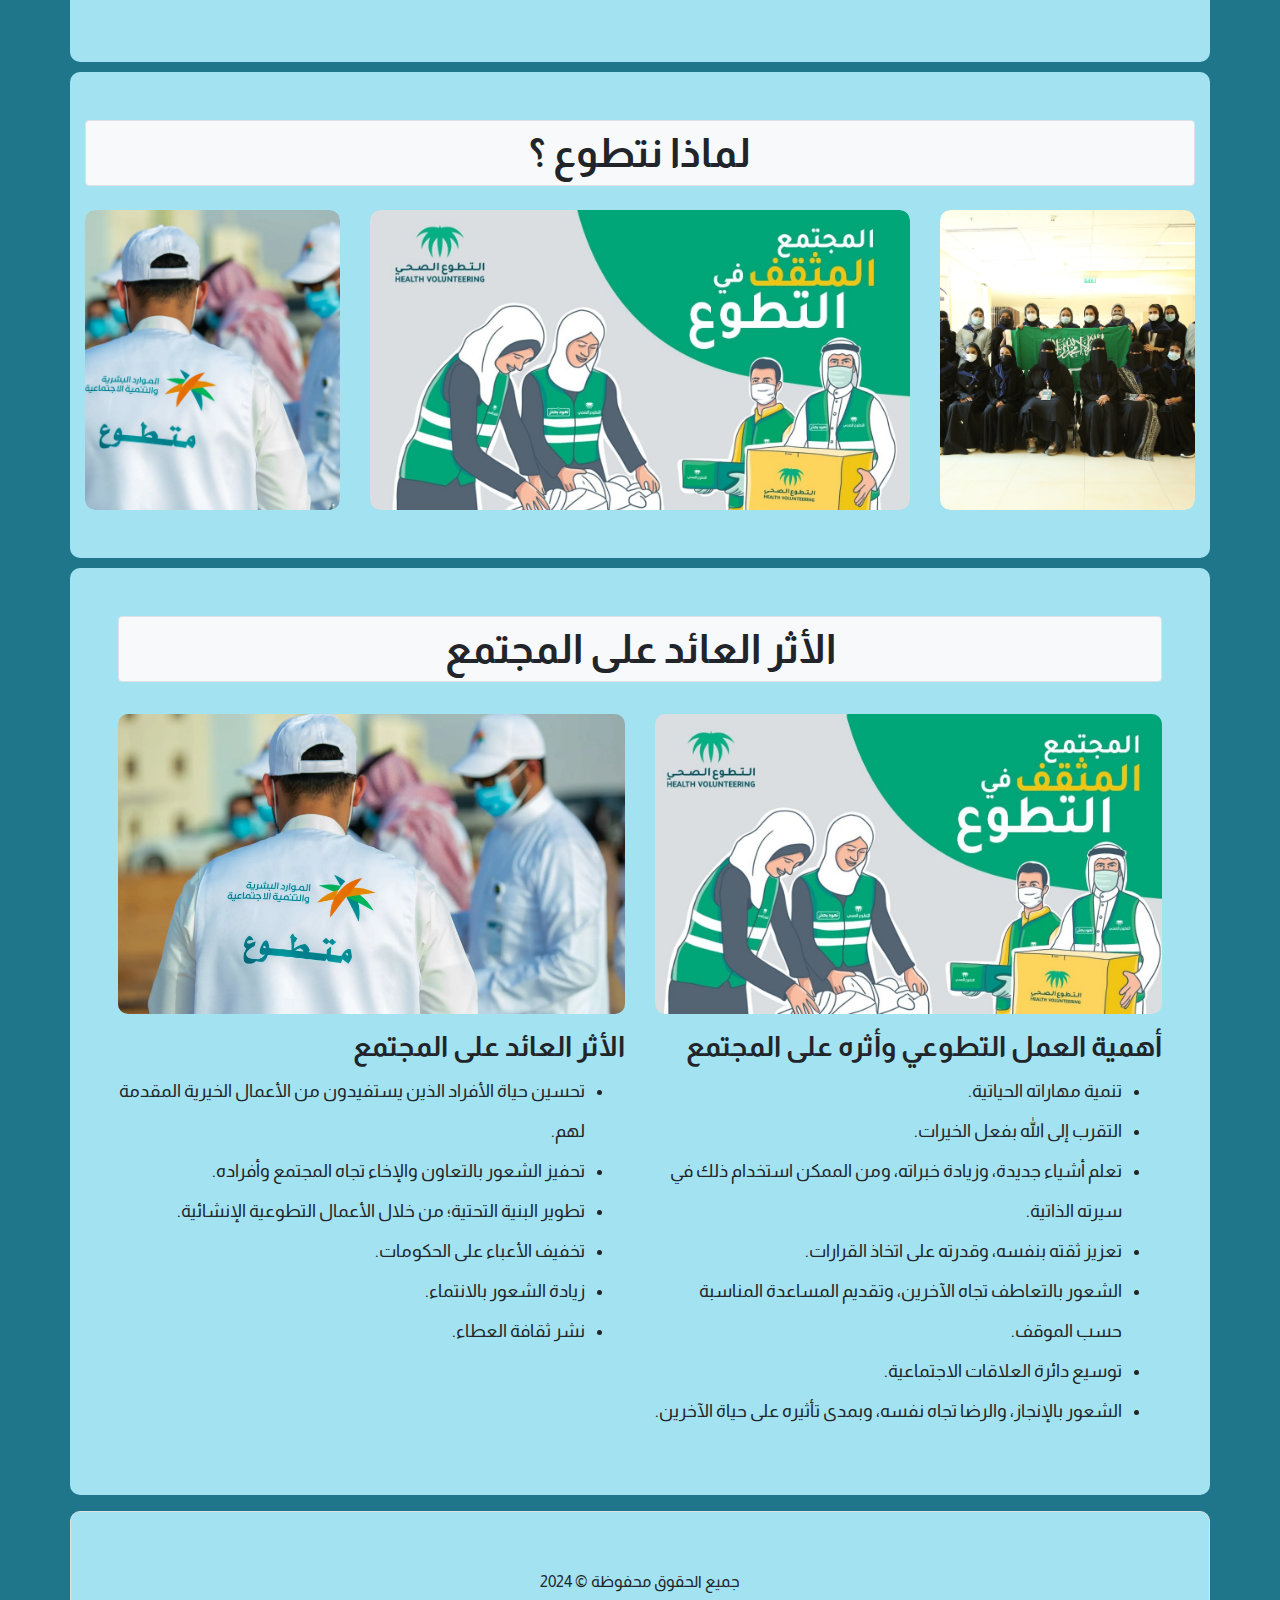
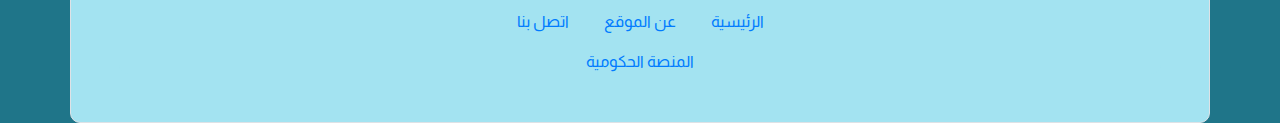
==== commit b851dc0e: "d" ====
--- a/index.html
+++ b/index.html
@@ -160,7 +160,9 @@
           <a href="connect.html" class="m-3"> اتصل بنا </a>
         </div>
         <hr>
-        <a href="" class="text-center"> instrgram </a>
+        <div class="col-12 text-center mt-3">
+          <a href="https://www.google.com/url?q=https://nvg.gov.sa/&sa=U&ved=2ahUKEwjfhoT1rpeEAxXTA9sEHWg0AJQQFnoECAYQAQ&usg=AOvVaw02yX3NHL8OSpmpHVkIilM0" class=""> المنصة الحكومية </a>
+        </div>
       </div>
     </div>
   
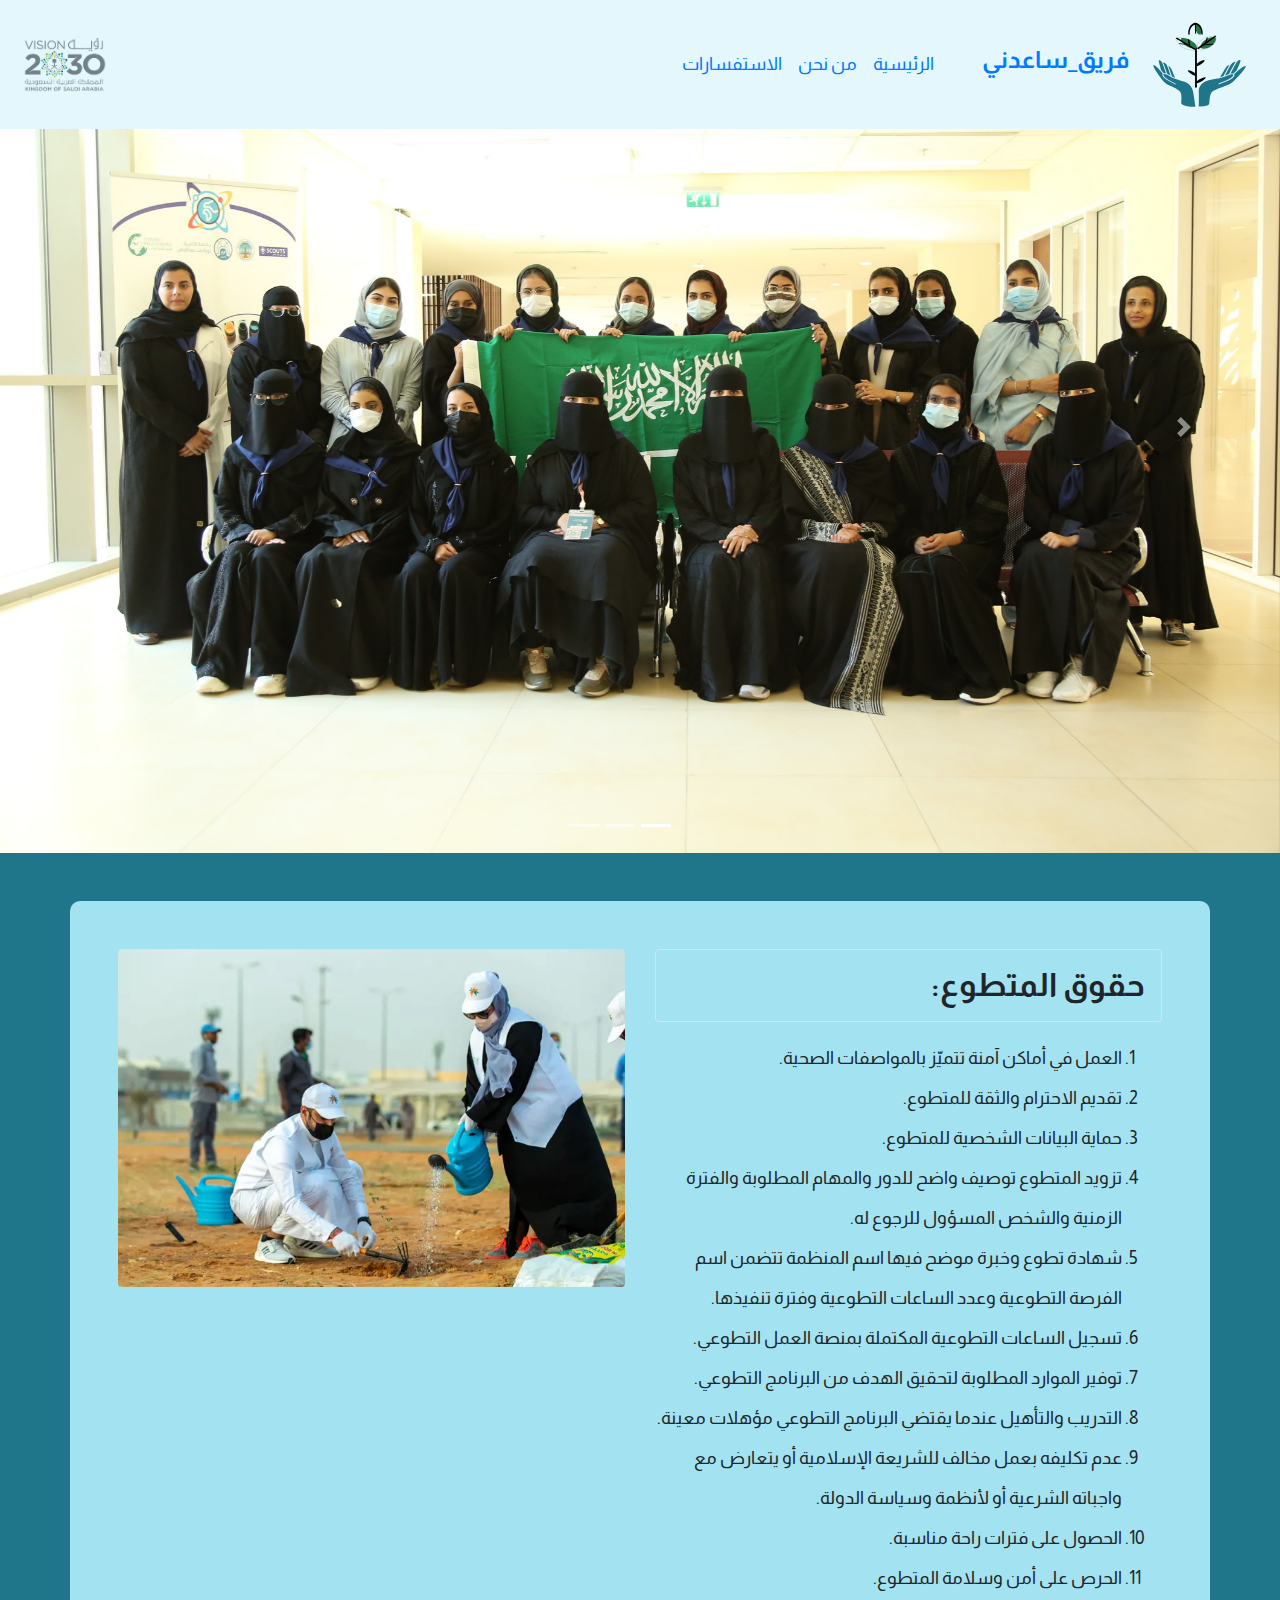
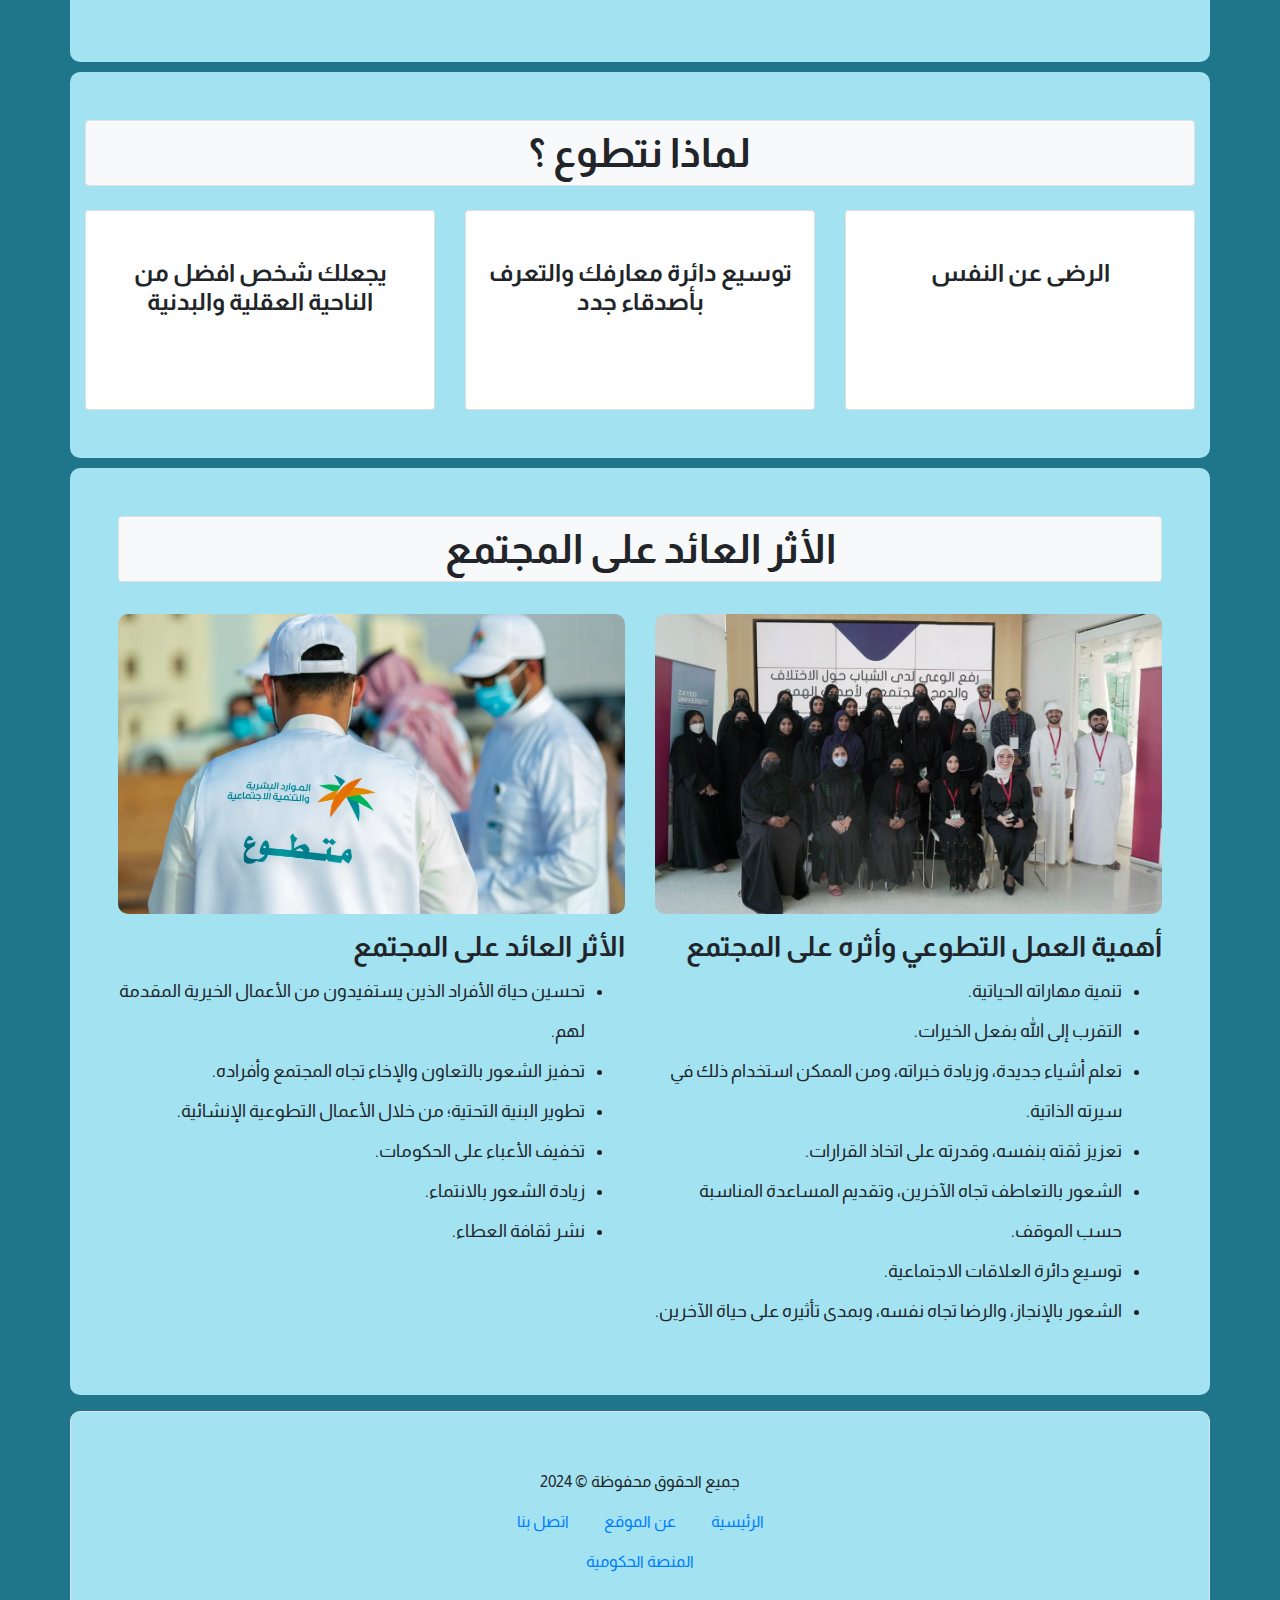
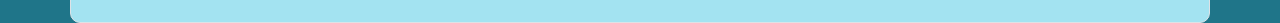
==== commit ccc933f5: "d" ====
--- a/index.html
+++ b/index.html
@@ -89,26 +89,33 @@
   <div class="container py-5  ">
     <h1 class="p-2 bg-light border rounded text-center mb-3"> لماذا نتطوع ؟ </h1>
     <div class="row">
-      <div class="col-md-4 col-lg-3 mt-2">
-        <div class="gallery-item">
-          <img src="images/Carousel_Placeholder1.png" alt="Image 1">
-          <div class="image-name pt-5">الرضى عن النفس</div>
-        </div>
-      </div>
-      <div class="col-md-4 col-lg-6 mt-2">
-        <div class="gallery-item">
-          <img src="images/Carousel_Placeholder2.png" alt="Image 2">
-          <div class="image-name pt-5">  توسيع دائرة معارفك والتعرف بأصدقاء جدد
+      <div class="col-md-4 col-lg-4 mt-2 box-card">
+        <div class=" card">
+          <!-- <img src="images/Carousel_Placeholder1.png" alt="Image 1"> -->
+          <div class="pt-5 card-body"> 
+            <h4 class="text-center"> الرضى عن النفس </h4>
           </div>
         </div>
       </div>
-      <div class="col-md-4 col-lg-3 mt-2 ">
-        <div class="gallery-item ">
-          <img src="images/Carousel_Placeholder3.png" alt="Image 3">
-          <div class="image-name pt-5"> يجعلك شخص افضل من الناحية العقلية والبدنية 
+      <div class="col-md-4 col-lg-4 mt-2 box-card">
+        <div class=" card">
+          <!-- <img src="images/Carousel_Placeholder1.png" alt="Image 1"> -->
+          <div class="pt-5 card-body"> 
+            <h4 class="text-center">توسيع دائرة معارفك والتعرف بأصدقاء جدد
+            </h4>
           </div>
         </div>
       </div>
+      <div class="col-md-4 col-lg-4 mt-2 box-card">
+        <div class=" card">
+          <!-- <img src="images/Carousel_Placeholder1.png" alt="Image 1"> -->
+          <div class="pt-5 card-body"> 
+            <h4 class="text-center">    يجعلك شخص افضل من الناحية العقلية والبدنية 
+            </h4>
+          </div>
+        </div>
+      </div>
+
       <!-- Add more gallery items as needed -->
     </div>
   </div>
--- a/style.css
+++ b/style.css
@@ -42,7 +42,7 @@
   
 }
 
-.gallery-item {
+/* .gallery-item {
   position: relative;
   overflow: hidden;
   cursor: pointer;
@@ -55,8 +55,17 @@
   object-fit: cover;
   border-radius: 10px;
   transition: transform 0.3s;
+} */
+.card-box{
+  display: flex;
+  align-items: center;
+  justify-content: center;
 }
+.card{
+  height: 200px;
+  width: 100%;
 
+}
 .gallery-item2  {
   width: 100%;
   height: 300px;
@@ -72,7 +81,7 @@
   border-radius: 10px;
 }
 
-.gallery-item .image-name {
+/* .gallery-item .image-name {
   position: absolute;
   top: 50%;
   left: 50%;
@@ -90,7 +99,7 @@
   transform: scale(1.1);
   border-radius: 10px;
  
-}
+} */
 
 .gallery-item:hover .image-name {
   width: 100%;
